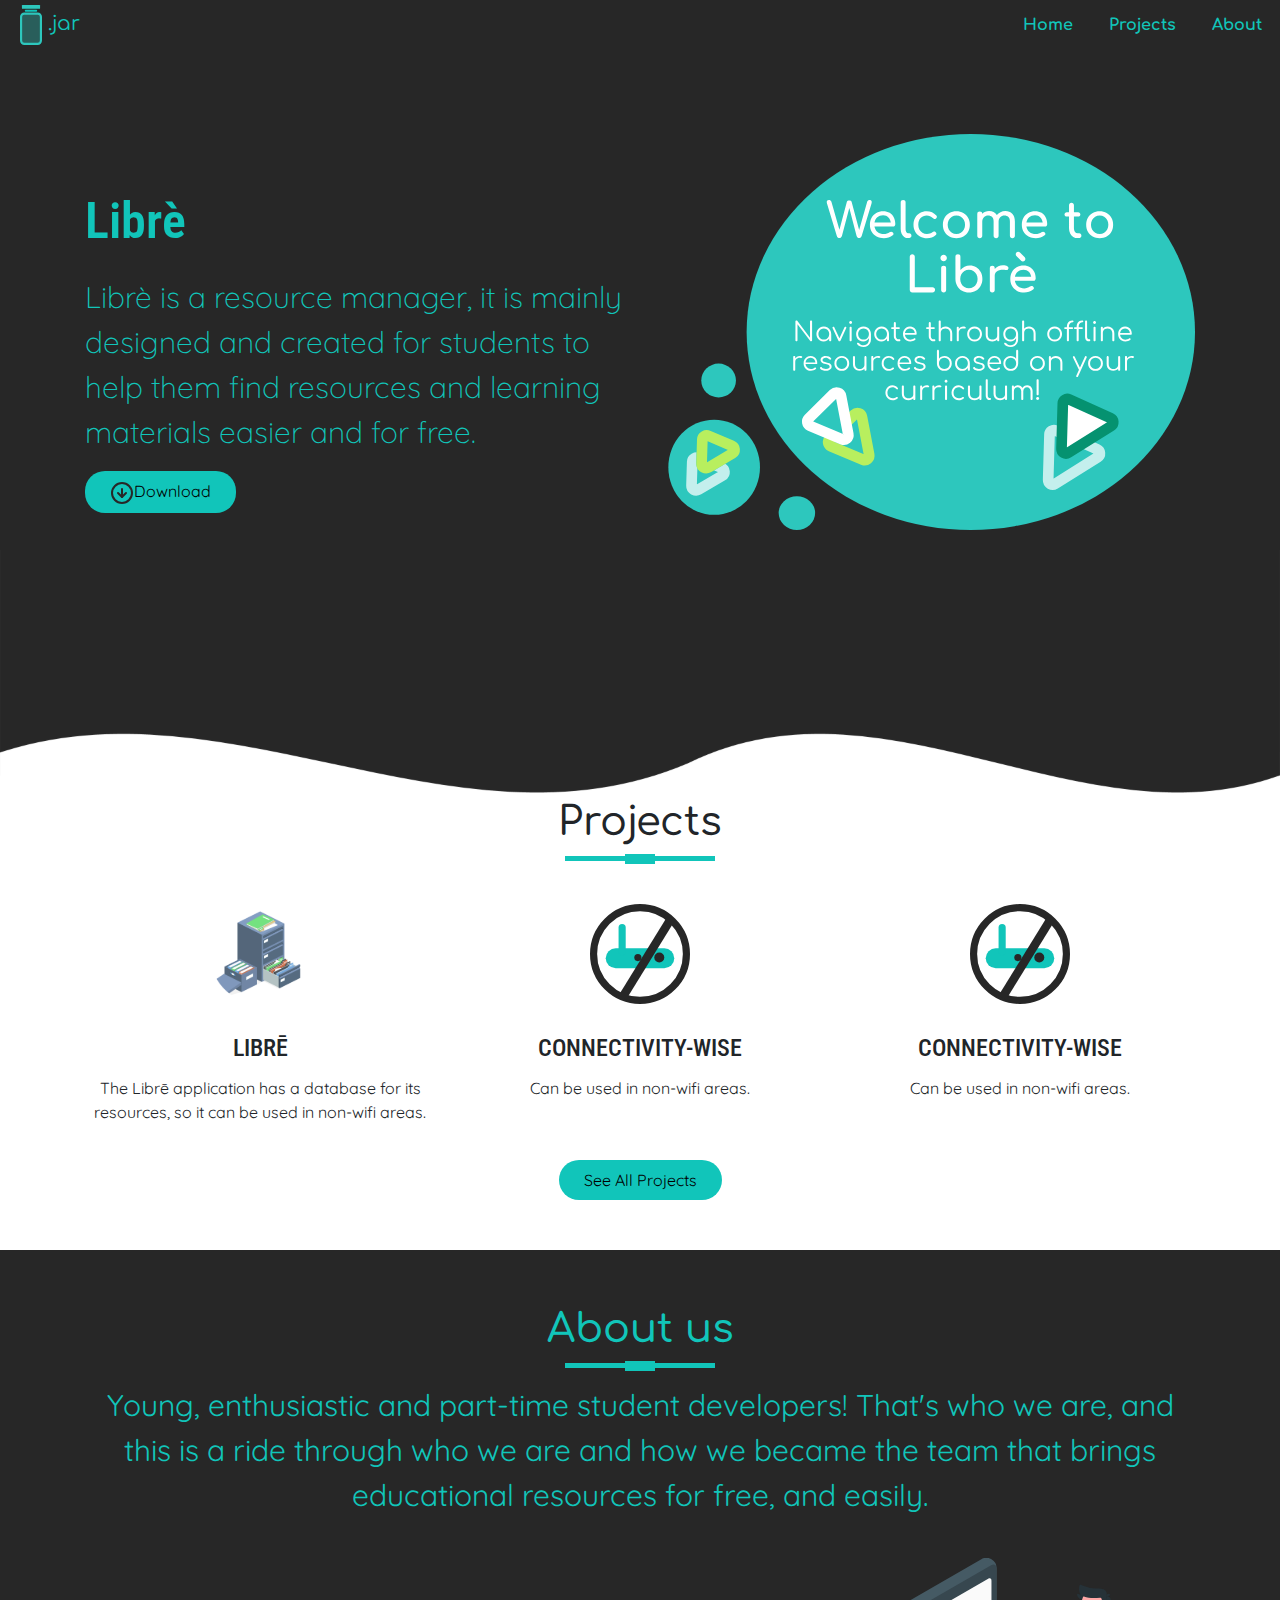
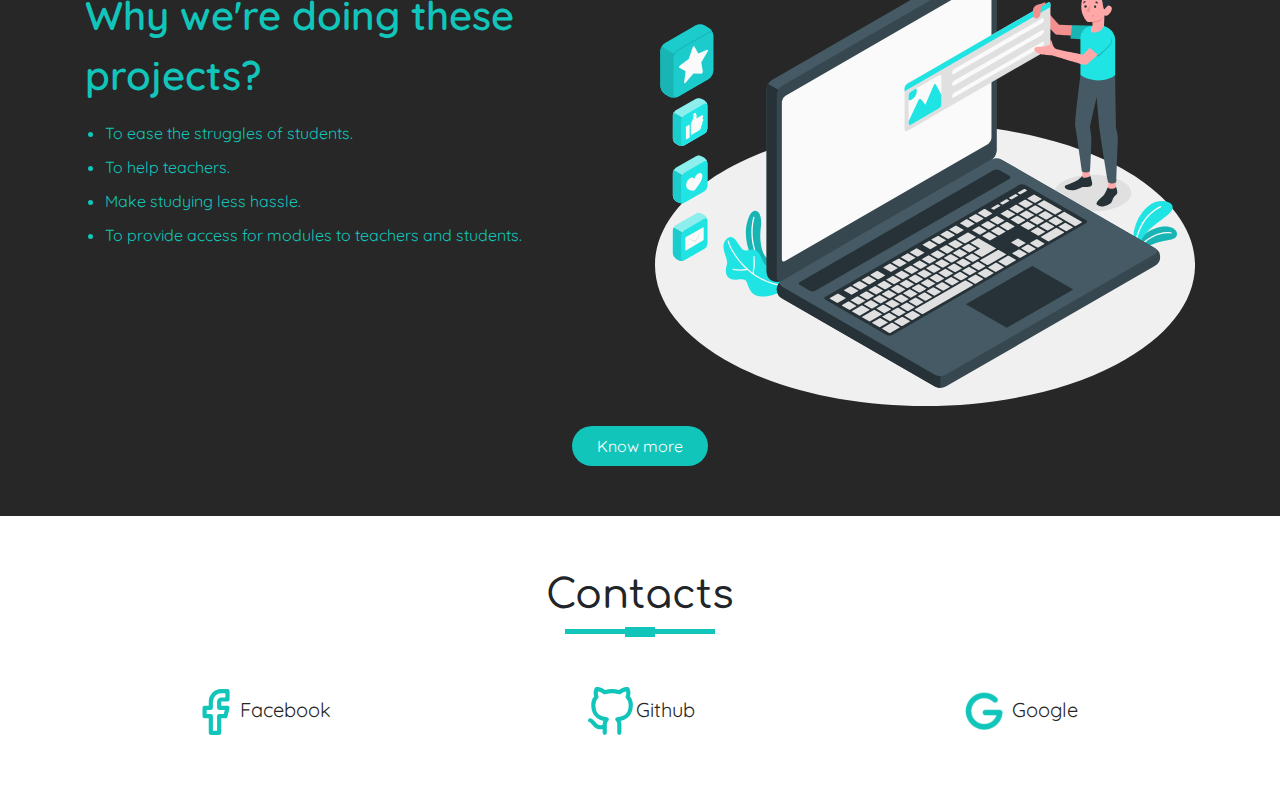
==== index.html @ a1f97537 "Github page test" ====
<!DOCTYPE html>
<html lang="en">

<head>
  <meta charset="UTF-8">
  <meta name="viewport" content="width=device-width, initial-scale=1.0">
  <link rel="stylesheet" href="css/(hp)style.css">
  <link href="https://fonts.googleapis.com/css2?family=Abel&family=Quicksand:wght@300;400&display=swap" rel="stylesheet">
  <link href="https://fonts.googleapis.com/css2?family=Open+Sans:ital,wght@0,300;1,300&display=swap" rel="stylesheet">
  <link href="https://fonts.googleapis.com/css2?family=Roboto+Condensed:wght@700&display=swap" rel="stylesheet">
  <link href="https://fonts.googleapis.com/css2?family=Comfortaa:wght@300&display=swap" rel="stylesheet">
  <link rel="stylesheet" href="https://stackpath.bootstrapcdn.com/bootstrap/4.5.2/css/bootstrap.min.css">
  <script src="https://code.jquery.com/jquery-3.5.1.slim.min.js"></script>
  <script src="https://stackpath.bootstrapcdn.com/bootstrap/4.5.2/js/bootstrap.min.js"></script>
  <link rel="stylesheet" href="https://stackpath.bootstrapcdn.com/font-awesome/4.7.0/css/font-awesome.min.css">

  <title>Librē</title>
</head>

<body class="body">
  <section id="nav-bar">
    <nav class="navbar navbar-expand-lg navbar-light">
      <a class="navbar-brand" href="#"><img src="images/logo.svg" alt=""> <span class="logo-name">.jar</span></div></a>
      <button class="navbar-toggler" type="button" data-toggle="collapse" data-target="#navbarNav" aria-controls="navbarNav" aria-expanded="false" aria-label="Toggle navigation">
        <svg width="1em" height="1em" viewBox="0 0 16 16" class="bi bi-three-dots" fill="currentColor" xmlns="http://www.w3.org/2000/svg">
          <path fill-rule="evenodd" d="M3 9.5a1.5 1.5 0 1 1 0-3 1.5 1.5 0 0 1 0 3zm5 0a1.5 1.5 0 1 1 0-3 1.5 1.5 0 0 1 0 3zm5 0a1.5 1.5 0 1 1 0-3 1.5 1.5 0 0 1 0 3z" />
        </svg>
      </button>
      <div class="collapse navbar-collapse" id="navbarNav">
        <ul class="navbar-nav ml-auto">
          <li class="nav-item">
            <a class="nav-link" href="(hp)index.html">Home</a>
          </li>
          <li class="nav-item">
            <a class="nav-link" href="(prj)index.html">Projects</a>
          </li>
          <li class="nav-item">
            <a class="nav-link" href="#about-us">About</a>
          </li>
        </ul>
      </div>
    </nav>
  </section>
  <!---banner section-->
  <section id="banner">
    <div class="container">
      <div class="row">
        <div class="col-md-6">
          <p class="name">Librè</p>
          <p class="desc">Librè is a resource manager, it is mainly designed and created for students
            to help them find resources and learning materials easier and for free.
          </p>
          <button class="btn-download" type="button"><img src="images/arrow-down-circle.svg" class="download-btn">Download</button>
        </div>
        <div class="col-md-6 text-center">
          <img src="images/Group 11.svg" class="img-fluid">

        </div>
      </div>
    </div>


  </section>
  <img src="images/wave 1.svg" class="bottom-img">
  <!----contents--->
  <section id="projects">
    <div class="container text-center">
      <h1 class="title">Projects</h1>
      <div class="row text-center">
        <div class="col-md-4 projects">
          <img src="images/circle-cropped (2).svg" class="connectivity-img">
          <h4>Librē</h4>
          <p>The Librē application has a database for its resources, so it can be used in non-wifi areas.</p>
        </div>
        <div class="col-md-4 projects">
          <img src="images/Group 15.svg" class="connectivity-img">
          <h4>Connectivity-wise</h4>
          <p>Can be used in non-wifi areas.</p>
        </div>
        <div class="col-md-4 projects">
          <img src="images/Group 15.svg" class="connectivity-img">
          <h4>Connectivity-wise</h4>
          <p>Can be used in non-wifi areas.</p>
        </div>
        <span id="more">
          <div class="col-md-4 projects">
            <img src="images/circle-cropped (2).svg" class="connectivity-img">
            <h4>Librē</h4>
            <p>The Librē application has a database for its resources, so it can be used in non-wifi areas.</p>
          </div>
          <div class="col-md-4 projects">
            <img src="images/Group 15.svg" class="connectivity-img">
            <h4>Connectivity-wise</h4>
            <p>Can be used in non-wifi areas.</p>
          </div>
          <div class="col-md-4 projects">
            <img src="images/Group 15.svg" class="connectivity-img">
            <h4>Connectivity-wise</h4>
            <p>Can be used in non-wifi areas.</p>
          </div>
        </span>

      </div>
      <button type="button" id="btn" onclick="read()">See All Projects</button>



    </div>

    </div>


  </section>
  <!-----about us---->
  <section id="about-us">
    <div class="container">
      <h1 class="title text-center">About us</h1>
      <p class="abtus text-center">Young, enthusiastic and part-time student developers! That's who we are,
        and this is a ride through who we are and how we became the team that brings educational resources for free, and easily.
      </p>
      <div class="row">
        <div class="col-md-6">
          <p class="about-title">
            Why we're doing these projects?
          <ul>
            <li>To ease the struggles of students.</li>
            <li>To help teachers.</li>
            <li>Make studying less hassle.</li>
            <li>To provide access for modules to teachers and students.</li>
          </ul>

          </p>
        </div>
        <div class="col-md-6">
          <img src="images/Blog post-amico.svg" class="img-fluid">
        </div>

      </div>
      <div class="container text-center"><a href="(abt)index.html"><button class="btn btn-primary" type="button">Know more</button></a></div>

    </div>
  </section>
  <!-------contacts------->
  <section id="contacts">
    <div class="container">
      <h1 class="title text-center">Contacts</h1>
      <div class="row text-center">
        <div class="col-md-4 icons">
          <a href="#" class="links"><img src="images/facebook.svg" alt="" class="icon">Facebook</a>
        </div>
        <div class="col-md-4 icons">
          <a href="#" class="links"><img src="images/github.svg" alt="" class="icon">Github</a>
        </div>
        <div class="col-md-4 icons">
          <a href="#" class="links"><img src="images/gmail 1.svg" alt="" class="icon">Google</a>
        </div>
      </div>
    </div>
  </section>
  <script type="text/javascript">
    let i = 0;

    function read() {
      if (!i) {
        document.getElementById("more").style.display = "flex";
        document.getElementById("btn").innerHTML = "see less";
        i = 1
      } else {
        document.getElementById("more").style.display = "none";
        document.getElementById("btn").innerHTML = "See All Projects";
        i = 0;
      }
    }
  </script>
</body>

</html>
---- css/(hp)style.css ----
*
{
    margin: 0;
    padding: 0;
}
.body {
    font-family: "Quicksand";
    
}
/* nav bar*/
#nav-bar {
    /*
    display : flex;
    justify-content: space-between;
    align-items: flex-start;
    flex-wrap:  = nowrap;
*/
    position: sticky;
    top: 0;
    z-index: 10;
}
.navbar  {
    background-color: #272727;
    padding: 0 !important;
    font-family: "Comfortaa", cursive;
}
.navbar-brand img {
    height: 40px;
    padding-left: 20px;
}
.navbar-nav li {
    padding: 0 10px;
}
.navbar-nav li a {
    color: #11C5BA !important;
    font-weight: 700;
    float: right;
    text-align: left;
}
.navbar-toggler svg {
    font-size: 20px !important;
    color: #11C5BA;
    
}
.navbar-toggler {
    border: none !important;
}
.logo-name {
    color: #11C5BA;
    font-family: 'Comfortaa', cursive;
}
/* banner section*/

#banner {
    padding-top: 5%;
    background-color: #272727;
    color: #ffffff;
    
}
.name {
    font-size: 50px;
    font-weight: 600;
    margin-top: 50px;
    color: #11C5BA;
    font-family: "Roboto Condensed",serif;
}
.desc {
    font-size: 30px;
    color: #11C5BA;
    font-family: "Quicksand",serif;
    font-weight: 300;
}
.col-md-6 {
    margin-bottom: 20px ;
    margin-top: 20px;
}
.bottom-img {
    width: 100%;
}
.btn-download {
    box-shadow: none;
    padding: 8px 25px;
    border: none;
    border-radius: 20px;
    background-color: #11C5BA;
}
#banner a {
    color: #11C5BA;
    text-decoration: none;
}
/*contents*/
#projects {
    padding-top: 80px 0;

}
.connectivity-img {
    width: 100px;
    margin-top: 20px;
}
.projects {
    padding: 20px;
}
.title {
    font-family: "Comfortaa";
}
.projects h4 {
    font-family: "Roboto Condensed";
    padding: 5px;
    margin-top: 25px;
    text-transform: uppercase;
}
.projects p {
    font-family: "Quicksand";
}
.title::before {
    content: '';
    background: #11C5BA;
    height: 5px;
    width: 150px;
    margin-left: auto;
    margin-right: auto;
    display: block;
    transform: translateY(63px);
}
.title::after {
    content: '';
    background: #11C5BA;
    height: 10px;
    width: 30px;
    margin-left: auto;
    margin-right: auto;
    display: block;
    transform: translateY(8px);
}
#projects .btn-primary {
    box-shadow: none;
    padding: 8px 25px;
    border: none;
    border-radius: 20px;
    background-color: #11C5BA;
}
#btn {
    box-shadow: none;
    padding: 8px 25px;
    border: none;
    border-radius: 20px;
    background-color: #11C5BA;
}
#more {
    display: none;
}

/*ABOUT US*/
#about-us {
    background: #272727;
    padding-bottom: 50px;
    padding-top: 50px;
    margin-top: 50px;
}
#about-us h1 {
    color: #11C5BA;
    font-family: "Comfortaa";
}
.abtus {
    font-family: "Quicksand";
    color: #11C5BA;
    font-size: 30px;
    margin: 20px 0;
}
.about-title {
    font-size: 40px;
    font-weight: 600;
    margin-top: 5%;
    color: #11C5BA;
}
#about-us ul li {
    margin: 10px 0;
    color: #11C5BA;
    font-family: "Quicksand";
}
#about-us ul {
    margin-left: 20px;
}
#about-us .btn-primary {
    box-shadow: none;
    padding: 8px 25px;
    border: none;
    border-radius: 20px;
    background-color: #11C5BA;
   
}
/*contacts*/
#contacts {
    padding-bottom: 50px;
    padding-top: 50px;
    
}
.icons {
    margin-top: 50px;
}
.icon {
    width: 50px;
    margin-top: 0px;
    
}
#contacts a {
    
    font-family: "Quicksand";
    font-size: 20px;
    text-decoration: none;
    color: #272727;
}
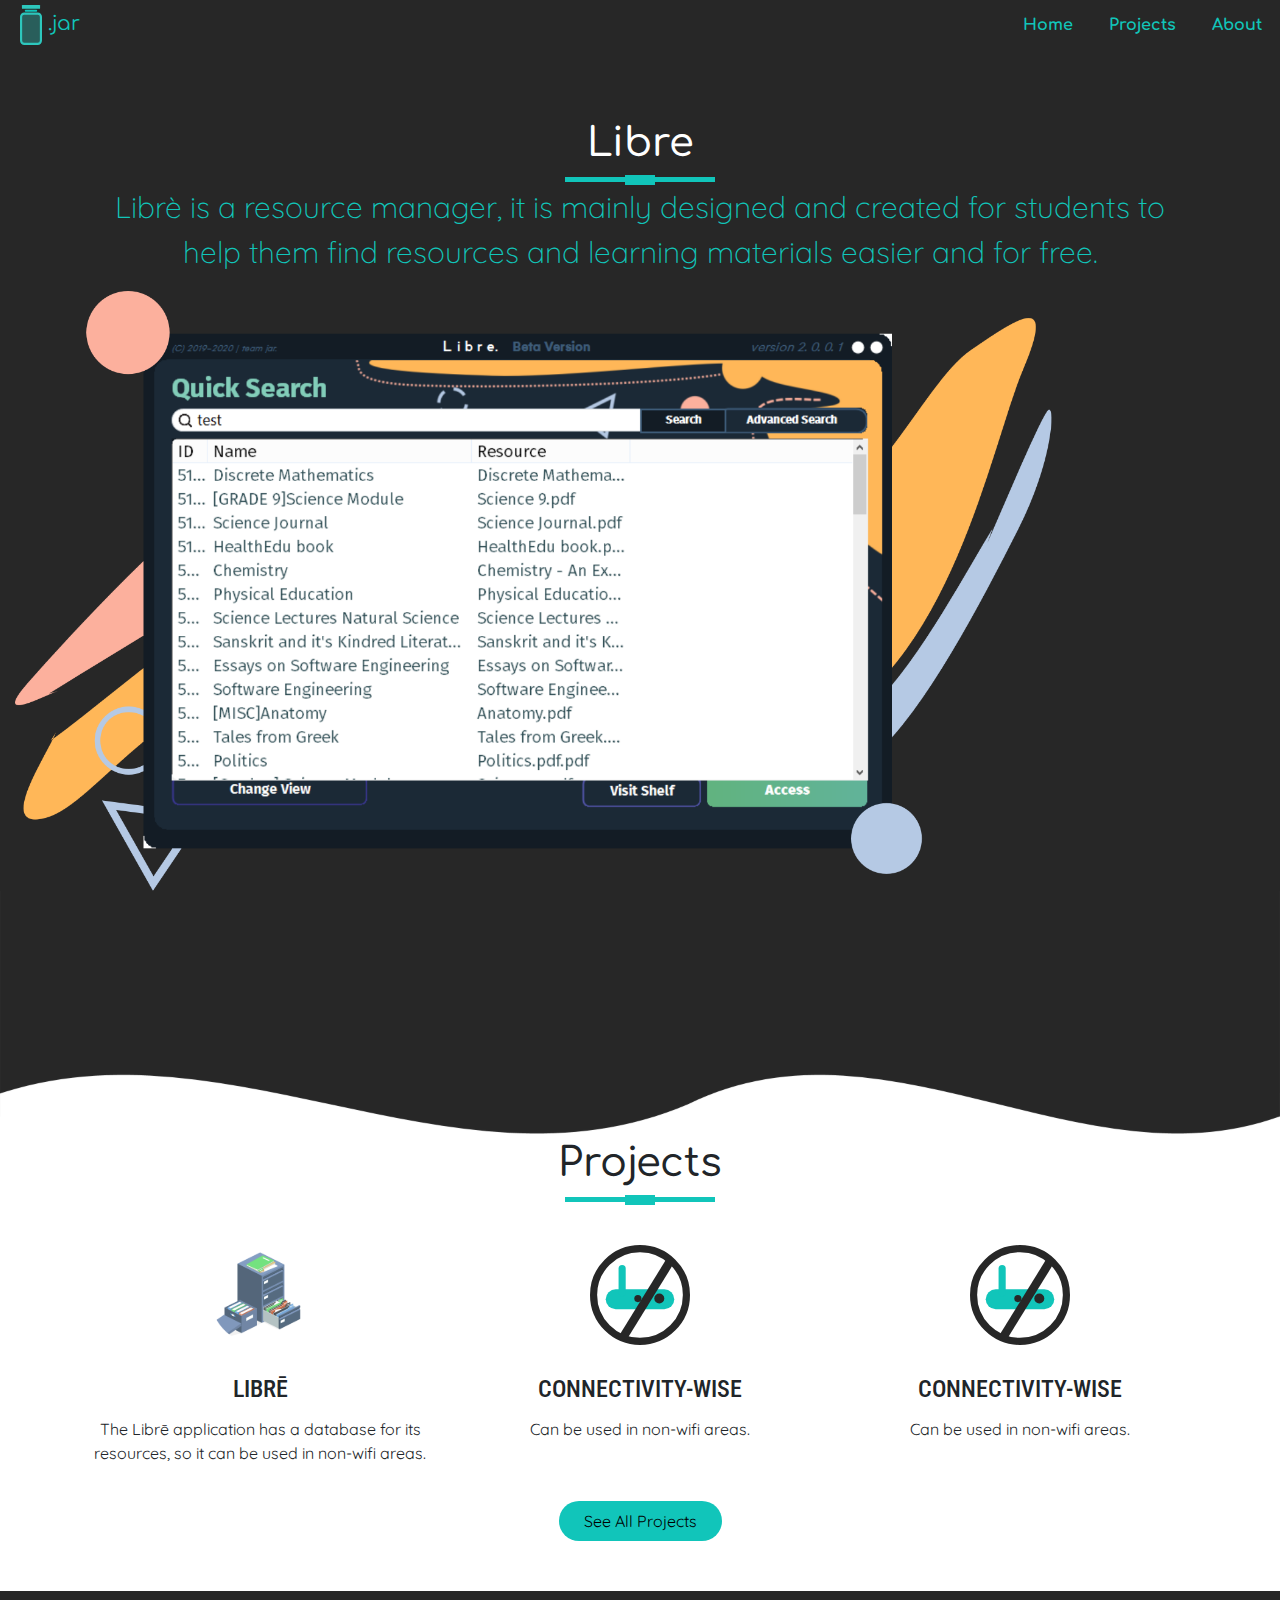
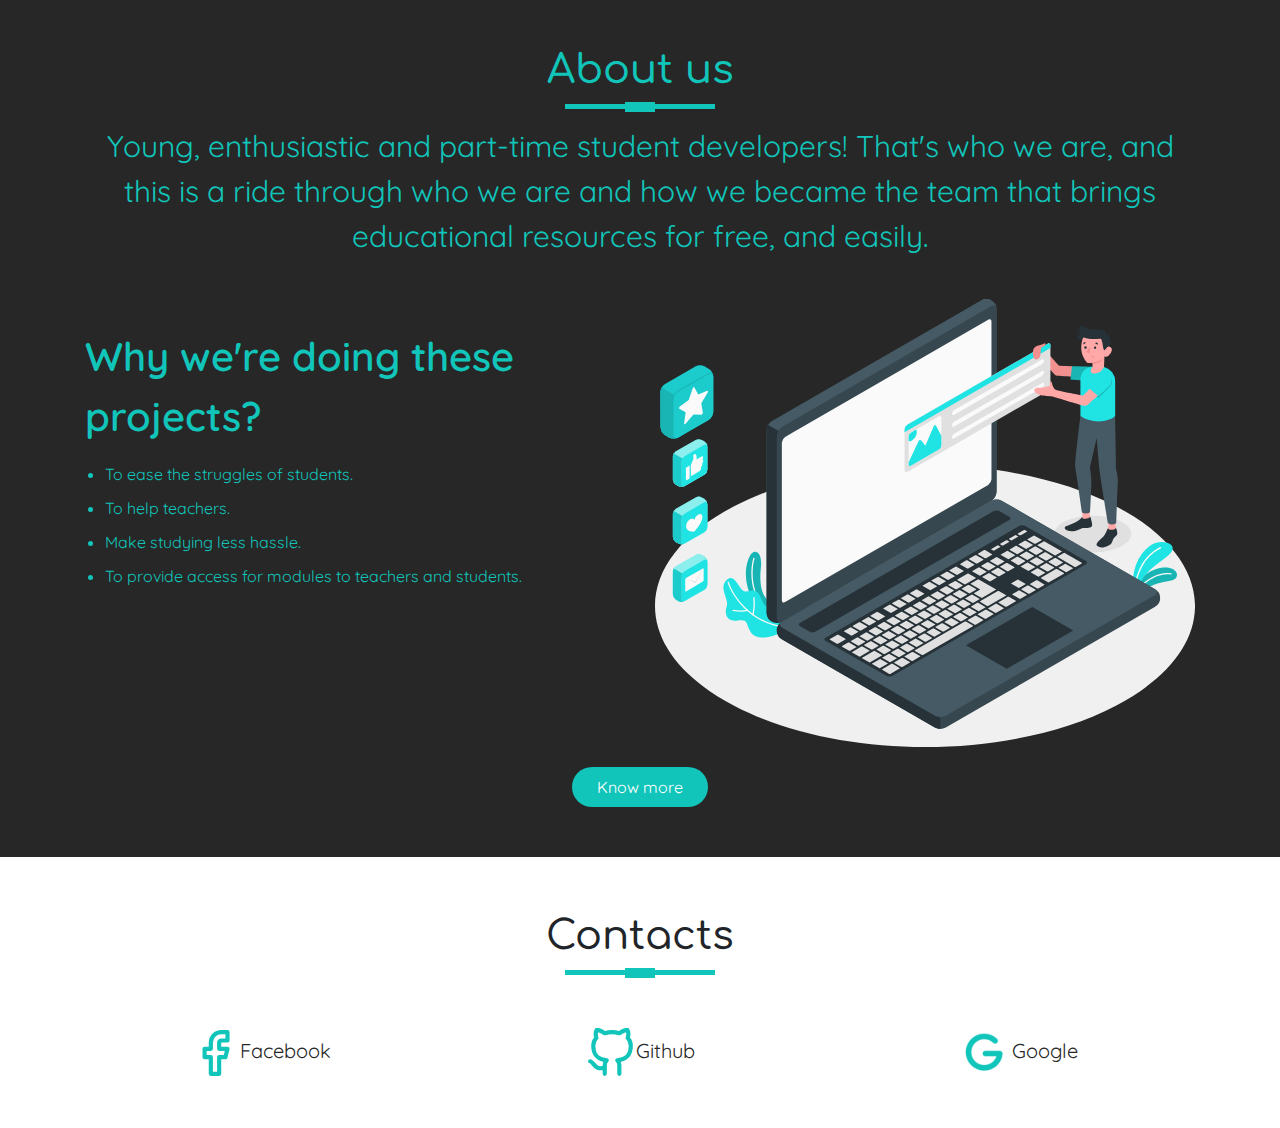
==== commit 0ae56c7a: "Merge pull request #6 from the-navigator/gh-page" ====
--- a/index.html
+++ b/index.html
@@ -42,24 +42,17 @@
     </nav>
   </section>
   <!---banner section-->
+
   <section id="banner">
     <div class="container">
-      <div class="row">
-        <div class="col-md-6">
-          <p class="name">Librè</p>
-          <p class="desc">Librè is a resource manager, it is mainly designed and created for students
+        <h1 class="title text-center">Libre</h1>
+          <p class="desc text-center">Librè is a resource manager, it is mainly designed and created for students
             to help them find resources and learning materials easier and for free.
           </p>
-          <button class="btn-download" type="button"><img src="images/arrow-down-circle.svg" class="download-btn">Download</button>
         </div>
-        <div class="col-md-6 text-center">
-          <img src="images/Group 11.svg" class="img-fluid">
-
-        </div>
+      <div class="col-md-10">
+          <img align = "middle" src="images/_index_Libre.png" class="img-fluid">
       </div>
-    </div>
-
-
   </section>
   <img src="images/wave 1.svg" class="bottom-img">
   <!----contents--->
--- a/css/(hp)style.css
+++ b/css/(hp)style.css
@@ -4,6 +4,8 @@
     margin: 0;
     padding: 0;
 }
+
+
 .body {
     font-family: "Quicksand";
     
@@ -51,6 +53,12 @@
     font-family: 'Comfortaa', cursive;
 }
 /* banner section*/
+.center {
+  display: block;
+  margin-left: auto;
+  margin-right: auto;
+  width: 50%;
+}
 
 #banner {
     padding-top: 5%;
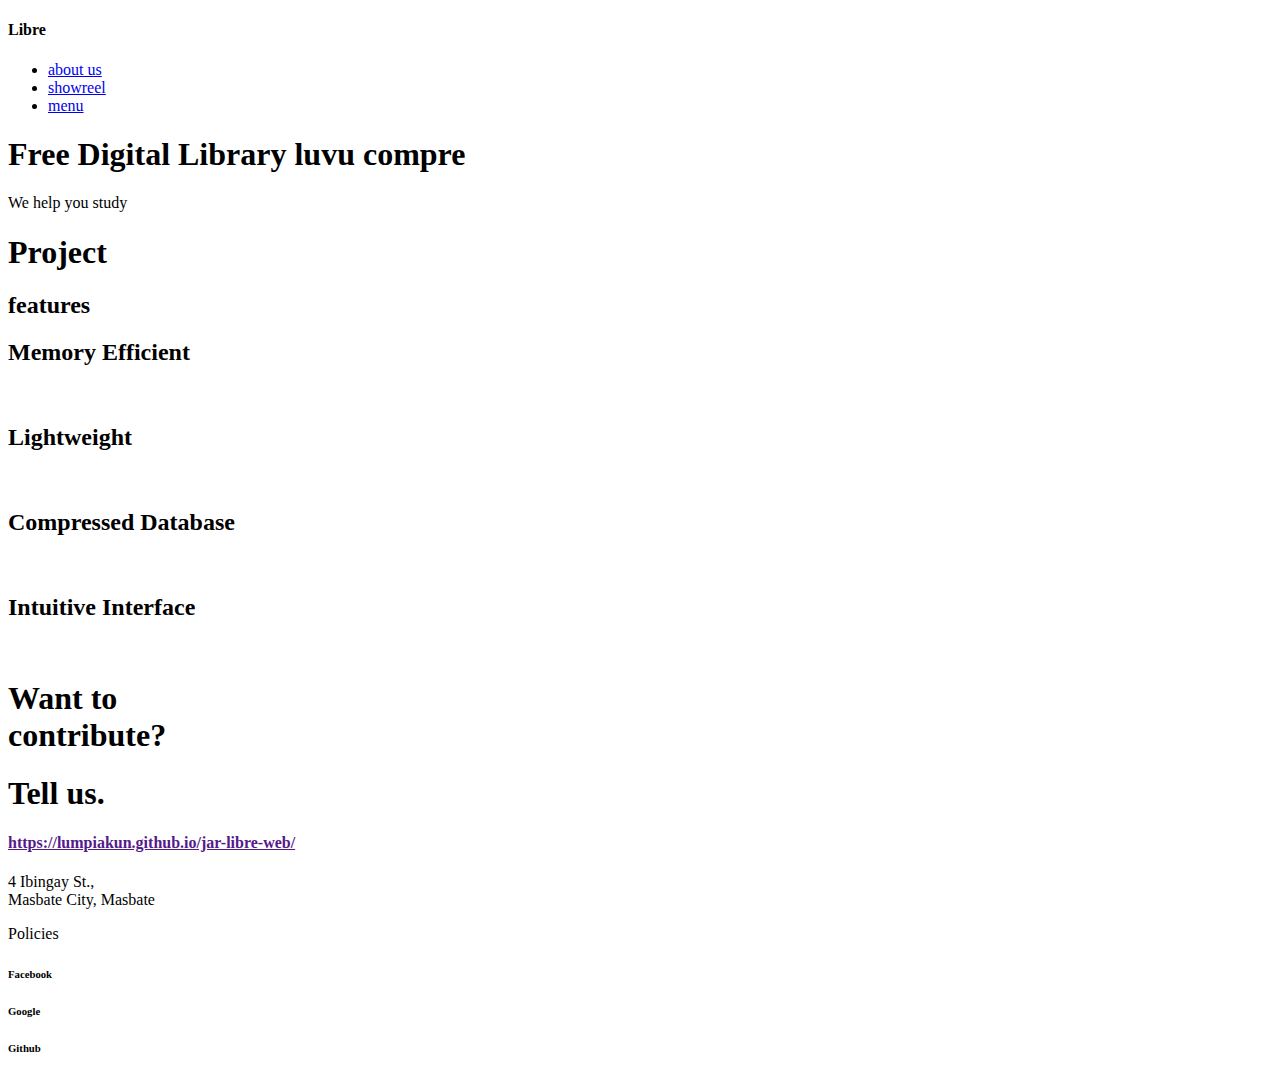
==== commit 98d2ddf3: "luvluv" ====
--- a/index.html
+++ b/index.html
@@ -1,170 +1,121 @@
 <!DOCTYPE html>
 <html lang="en">
-
 <head>
   <meta charset="UTF-8">
   <meta name="viewport" content="width=device-width, initial-scale=1.0">
-  <link rel="stylesheet" href="css/(hp)style.css">
-  <link href="https://fonts.googleapis.com/css2?family=Abel&family=Quicksand:wght@300;400&display=swap" rel="stylesheet">
-  <link href="https://fonts.googleapis.com/css2?family=Open+Sans:ital,wght@0,300;1,300&display=swap" rel="stylesheet">
-  <link href="https://fonts.googleapis.com/css2?family=Roboto+Condensed:wght@700&display=swap" rel="stylesheet">
-  <link href="https://fonts.googleapis.com/css2?family=Comfortaa:wght@300&display=swap" rel="stylesheet">
-  <link rel="stylesheet" href="https://stackpath.bootstrapcdn.com/bootstrap/4.5.2/css/bootstrap.min.css">
-  <script src="https://code.jquery.com/jquery-3.5.1.slim.min.js"></script>
-  <script src="https://stackpath.bootstrapcdn.com/bootstrap/4.5.2/js/bootstrap.min.js"></script>
-  <link rel="stylesheet" href="https://stackpath.bootstrapcdn.com/font-awesome/4.7.0/css/font-awesome.min.css">
+  
+  <link href="https://fonts.googleapis.com/css2?family=Baloo+Tammudu+2:wght@500;600;700&family=Comfortaa:wght@500;700&family=Montserrat:ital,wght@0,400;0,500;1,500&family=Quicksand:wght@600;700&display=swap" rel="stylesheet">
+  <link rel="stylesheet" href="test.css">
+  <title>Document</title>
+</head>
+<body>
+  <!----------------navbar------------->
+  <section id="nav">
+    <nav>
+      <div class="logo">
+        <h4>
+          Libre
+        </h4>
+      </div>
+      <ul class="nav-links">
+        <li>
+          <a href="#">about us</a>
+        </li>
 
-  <title>Librē</title>
-</head>
+        <li>
+          <a href="#">showreel</a>
+        </li>
 
-<body class="body">
-  <section id="nav-bar">
-    <nav class="navbar navbar-expand-lg navbar-light">
-      <a class="navbar-brand" href="#"><img src="images/logo.svg" alt=""> <span class="logo-name">.jar</span></div></a>
-      <button class="navbar-toggler" type="button" data-toggle="collapse" data-target="#navbarNav" aria-controls="navbarNav" aria-expanded="false" aria-label="Toggle navigation">
-        <svg width="1em" height="1em" viewBox="0 0 16 16" class="bi bi-three-dots" fill="currentColor" xmlns="http://www.w3.org/2000/svg">
-          <path fill-rule="evenodd" d="M3 9.5a1.5 1.5 0 1 1 0-3 1.5 1.5 0 0 1 0 3zm5 0a1.5 1.5 0 1 1 0-3 1.5 1.5 0 0 1 0 3zm5 0a1.5 1.5 0 1 1 0-3 1.5 1.5 0 0 1 0 3z" />
-        </svg>
-      </button>
-      <div class="collapse navbar-collapse" id="navbarNav">
-        <ul class="navbar-nav ml-auto">
-          <li class="nav-item">
-            <a class="nav-link" href="(hp)index.html">Home</a>
-          </li>
-          <li class="nav-item">
-            <a class="nav-link" href="(prj)index.html">Projects</a>
-          </li>
-          <li class="nav-item">
-            <a class="nav-link" href="#about-us">About</a>
-          </li>
-        </ul>
+        <li>
+          <a href="#">menu</a>
+        </li>
+
+      </ul>
+      <div class="burger">
+        <div class="line1"></div>
+        <div class="line2"></div>
+        <div class="line3"></div>
       </div>
     </nav>
   </section>
-  <!---banner section-->
 
-  <section id="banner">
-    <div class="container">
-        <h1 class="title text-center">Libre</h1>
-          <p class="desc text-center">Librè is a resource manager, it is mainly designed and created for students
-            to help them find resources and learning materials easier and for free.
-          </p>
-        </div>
-      <div class="col-md-10">
-          <img align = "middle" src="images/_index_Libre.png" class="img-fluid">
+  <!--------------------banner section----------------->
+  <header>
+    <h1>Free Digital Library luvu compre</h1>
+    <p>We help you study</p>
+  </header>
+
+  <!-----------------------contents------------------------->
+  <section class="features">
+    <div class="prj-features">
+      <h1>Project</h1>
+      <h2>features</h2>
+    </div>
+    <div class="feats">
+      <div>
+        <h2>Memory Efficient</h2>
+        <p></p>
+        <img src="" alt="">
       </div>
+      <div> 
+        <h2>Lightweight</h2>
+        <p></p>
+        <img src="" alt="">
+      </div>
+      <div>
+        <h2>Compressed Database</h2>
+        <p></p>
+        <img src="" alt="">
+      </div>
+      <div>
+        <h2>Intuitive Interface</h2>
+        <p></p>
+        <img src="" alt="">
+      </div>
+    </div>
+
   </section>
-  <img src="images/wave 1.svg" class="bottom-img">
-  <!----contents--->
-  <section id="projects">
-    <div class="container text-center">
-      <h1 class="title">Projects</h1>
-      <div class="row text-center">
-        <div class="col-md-4 projects">
-          <img src="images/circle-cropped (2).svg" class="connectivity-img">
-          <h4>Librē</h4>
-          <p>The Librē application has a database for its resources, so it can be used in non-wifi areas.</p>
-        </div>
-        <div class="col-md-4 projects">
-          <img src="images/Group 15.svg" class="connectivity-img">
-          <h4>Connectivity-wise</h4>
-          <p>Can be used in non-wifi areas.</p>
-        </div>
-        <div class="col-md-4 projects">
-          <img src="images/Group 15.svg" class="connectivity-img">
-          <h4>Connectivity-wise</h4>
-          <p>Can be used in non-wifi areas.</p>
-        </div>
-        <span id="more">
-          <div class="col-md-4 projects">
-            <img src="images/circle-cropped (2).svg" class="connectivity-img">
-            <h4>Librē</h4>
-            <p>The Librē application has a database for its resources, so it can be used in non-wifi areas.</p>
-          </div>
-          <div class="col-md-4 projects">
-            <img src="images/Group 15.svg" class="connectivity-img">
-            <h4>Connectivity-wise</h4>
-            <p>Can be used in non-wifi areas.</p>
-          </div>
-          <div class="col-md-4 projects">
-            <img src="images/Group 15.svg" class="connectivity-img">
-            <h4>Connectivity-wise</h4>
-            <p>Can be used in non-wifi areas.</p>
-          </div>
-        </span>
+  <!-------------------------contacts------------------------->
+  <footer>
+    <div class="title">
+      <h1>Want to <br> 
+        contribute?</h1>
+      <h1>Tell us. <span class="underline"></span></h1>
+    </div>
+    <div class="info">
+      <a href=""><h4>https://lumpiakun.github.io/jar-libre-web/</h4></a>
+      <p>4 Ibingay St., <br> Masbate City, Masbate</p>
+      <p>Policies </p>
+    </div>
+    <div class="socmed">
+      <h6>Facebook</h6>
+      <h6>Google</h6>
+      <h6>Github</h6>
+    </div>
 
-      </div>
-      <button type="button" id="btn" onclick="read()">See All Projects</button>
+  </footer>
+  <!------------------script-->
+  <script src="main.js"></script>
+  <script src="https://cdnjs.cloudflare.com/ajax/libs/ScrollMagic/2.0.7/ScrollMagic.min.js" integrity="sha512-HzAEuXwhLxwm/Jj+5ecdjzrRVrjuh2ZeIxyT1Ln37TO5pWNMnKBuU7cfd1wvRQ/k86w1oC174Yk1T7aRlBpIcA==" crossorigin="anonymous"></script>
+  <script src="https://cdnjs.cloudflare.com/ajax/libs/ScrollMagic/2.0.7/plugins/debug.addIndicators.min.js" integrity="sha512-Ey+nIg+Ue8gUAaCNjR1KHR8nwDjWn9QXoQbynR/X+V66s6u1oqynnuRQ8zSgg5f5gBNb2Bzsu1pItCi3sPkbfA==" crossorigin="anonymous"></script>
+  <script>
+    function splitScroll(){
+    const controller = new ScrollMagic.Controller();
+    
+    new ScrollMagic.Scene ({
+      duration: '325%', 
+      triggerElement:'.prj-features',
+      triggerHook: '.feats div:nth-child(1)'
+        
+    })
+    .setPin('.prj-features')
+    .addTo(controller);
+    }
+    splitScroll();
+  </script>
 
 
 
-    </div>
 
-    </div>
-
-
-  </section>
-  <!-----about us---->
-  <section id="about-us">
-    <div class="container">
-      <h1 class="title text-center">About us</h1>
-      <p class="abtus text-center">Young, enthusiastic and part-time student developers! That's who we are,
-        and this is a ride through who we are and how we became the team that brings educational resources for free, and easily.
-      </p>
-      <div class="row">
-        <div class="col-md-6">
-          <p class="about-title">
-            Why we're doing these projects?
-          <ul>
-            <li>To ease the struggles of students.</li>
-            <li>To help teachers.</li>
-            <li>Make studying less hassle.</li>
-            <li>To provide access for modules to teachers and students.</li>
-          </ul>
-
-          </p>
-        </div>
-        <div class="col-md-6">
-          <img src="images/Blog post-amico.svg" class="img-fluid">
-        </div>
-
-      </div>
-      <div class="container text-center"><a href="(abt)index.html"><button class="btn btn-primary" type="button">Know more</button></a></div>
-
-    </div>
-  </section>
-  <!-------contacts------->
-  <section id="contacts">
-    <div class="container">
-      <h1 class="title text-center">Contacts</h1>
-      <div class="row text-center">
-        <div class="col-md-4 icons">
-          <a href="#" class="links"><img src="images/facebook.svg" alt="" class="icon">Facebook</a>
-        </div>
-        <div class="col-md-4 icons">
-          <a href="#" class="links"><img src="images/github.svg" alt="" class="icon">Github</a>
-        </div>
-        <div class="col-md-4 icons">
-          <a href="#" class="links"><img src="images/gmail 1.svg" alt="" class="icon">Google</a>
-        </div>
-      </div>
-    </div>
-  </section>
-  <script type="text/javascript">
-    let i = 0;
-
-    function read() {
-      if (!i) {
-        document.getElementById("more").style.display = "flex";
-        document.getElementById("btn").innerHTML = "see less";
-        i = 1
-      } else {
-        document.getElementById("more").style.display = "none";
-        document.getElementById("btn").innerHTML = "See All Projects";
-        i = 0;
-      }
-    }
-  </script>
 </body>
-
-</html>
+</html>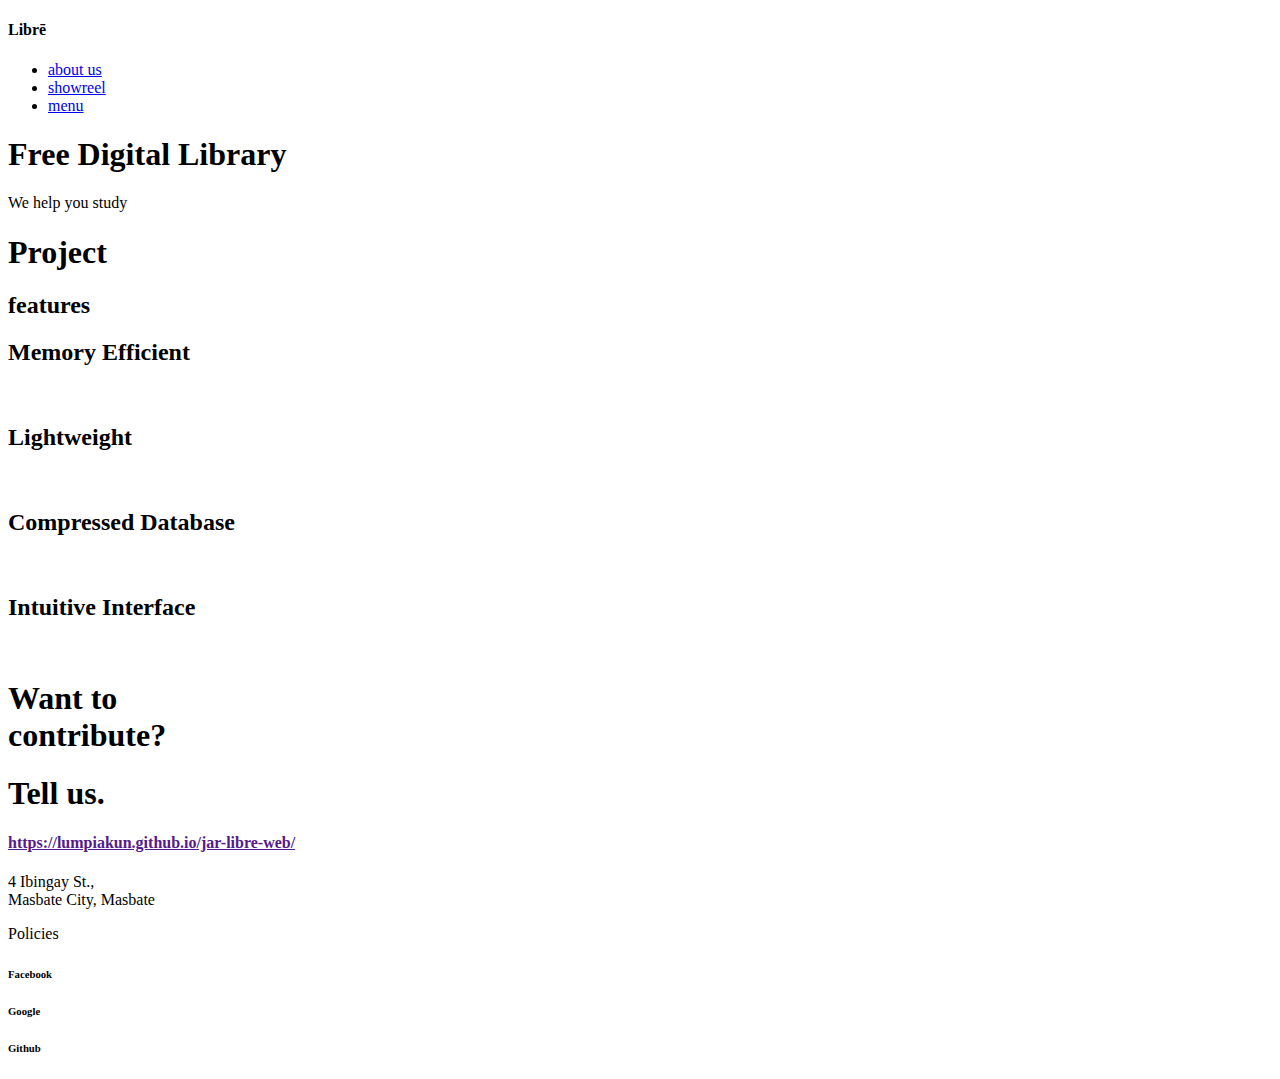
==== commit e1abe118: "asd" ====
--- a/index.html
+++ b/index.html
@@ -6,7 +6,7 @@
   
   <link href="https://fonts.googleapis.com/css2?family=Baloo+Tammudu+2:wght@500;600;700&family=Comfortaa:wght@500;700&family=Montserrat:ital,wght@0,400;0,500;1,500&family=Quicksand:wght@600;700&display=swap" rel="stylesheet">
   <link rel="stylesheet" href="test.css">
-  <title>Document</title>
+  <title>Librē - Free Digital Library</title>
 </head>
 <body>
   <!----------------navbar------------->
@@ -14,7 +14,7 @@
     <nav>
       <div class="logo">
         <h4>
-          Libre
+          Librē
         </h4>
       </div>
       <ul class="nav-links">
@@ -41,7 +41,7 @@
 
   <!--------------------banner section----------------->
   <header>
-    <h1>Free Digital Library luvu compre</h1>
+    <h1>Free Digital Library</h1>
     <p>We help you study</p>
   </header>
 
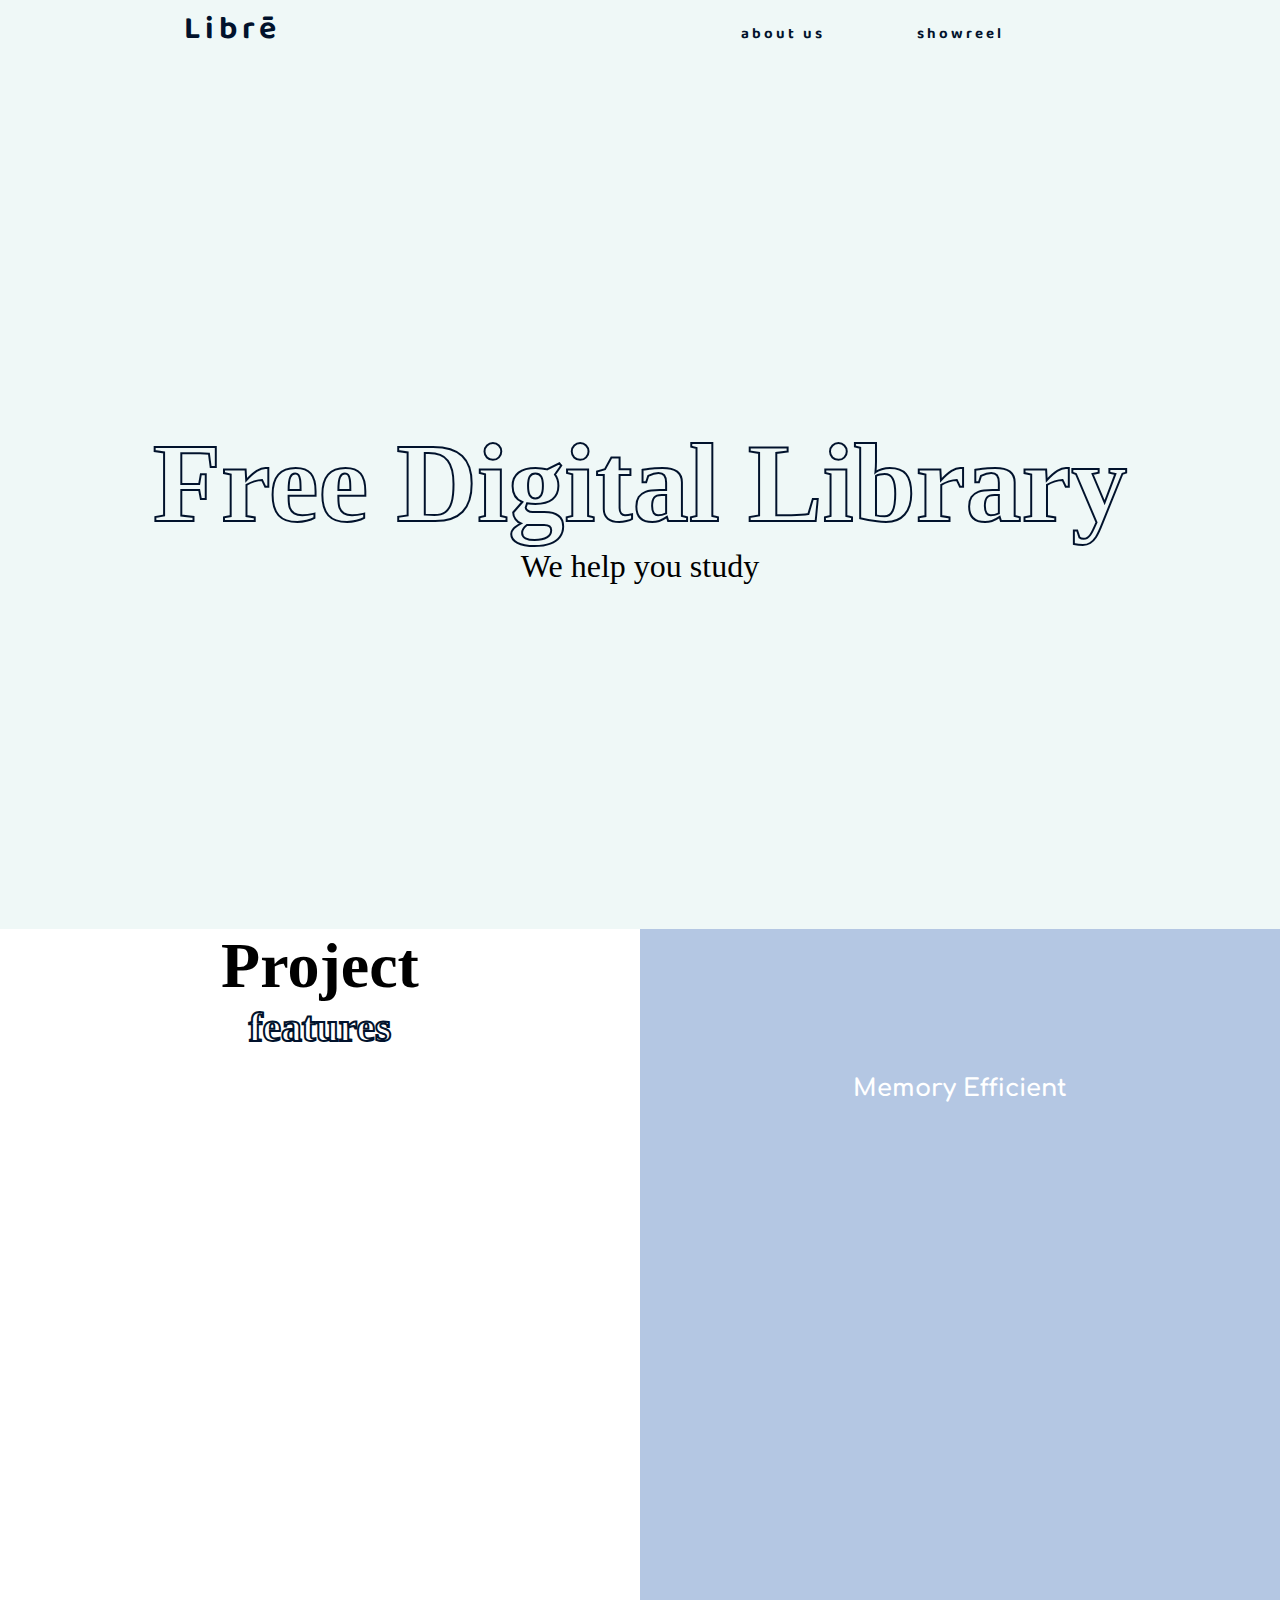
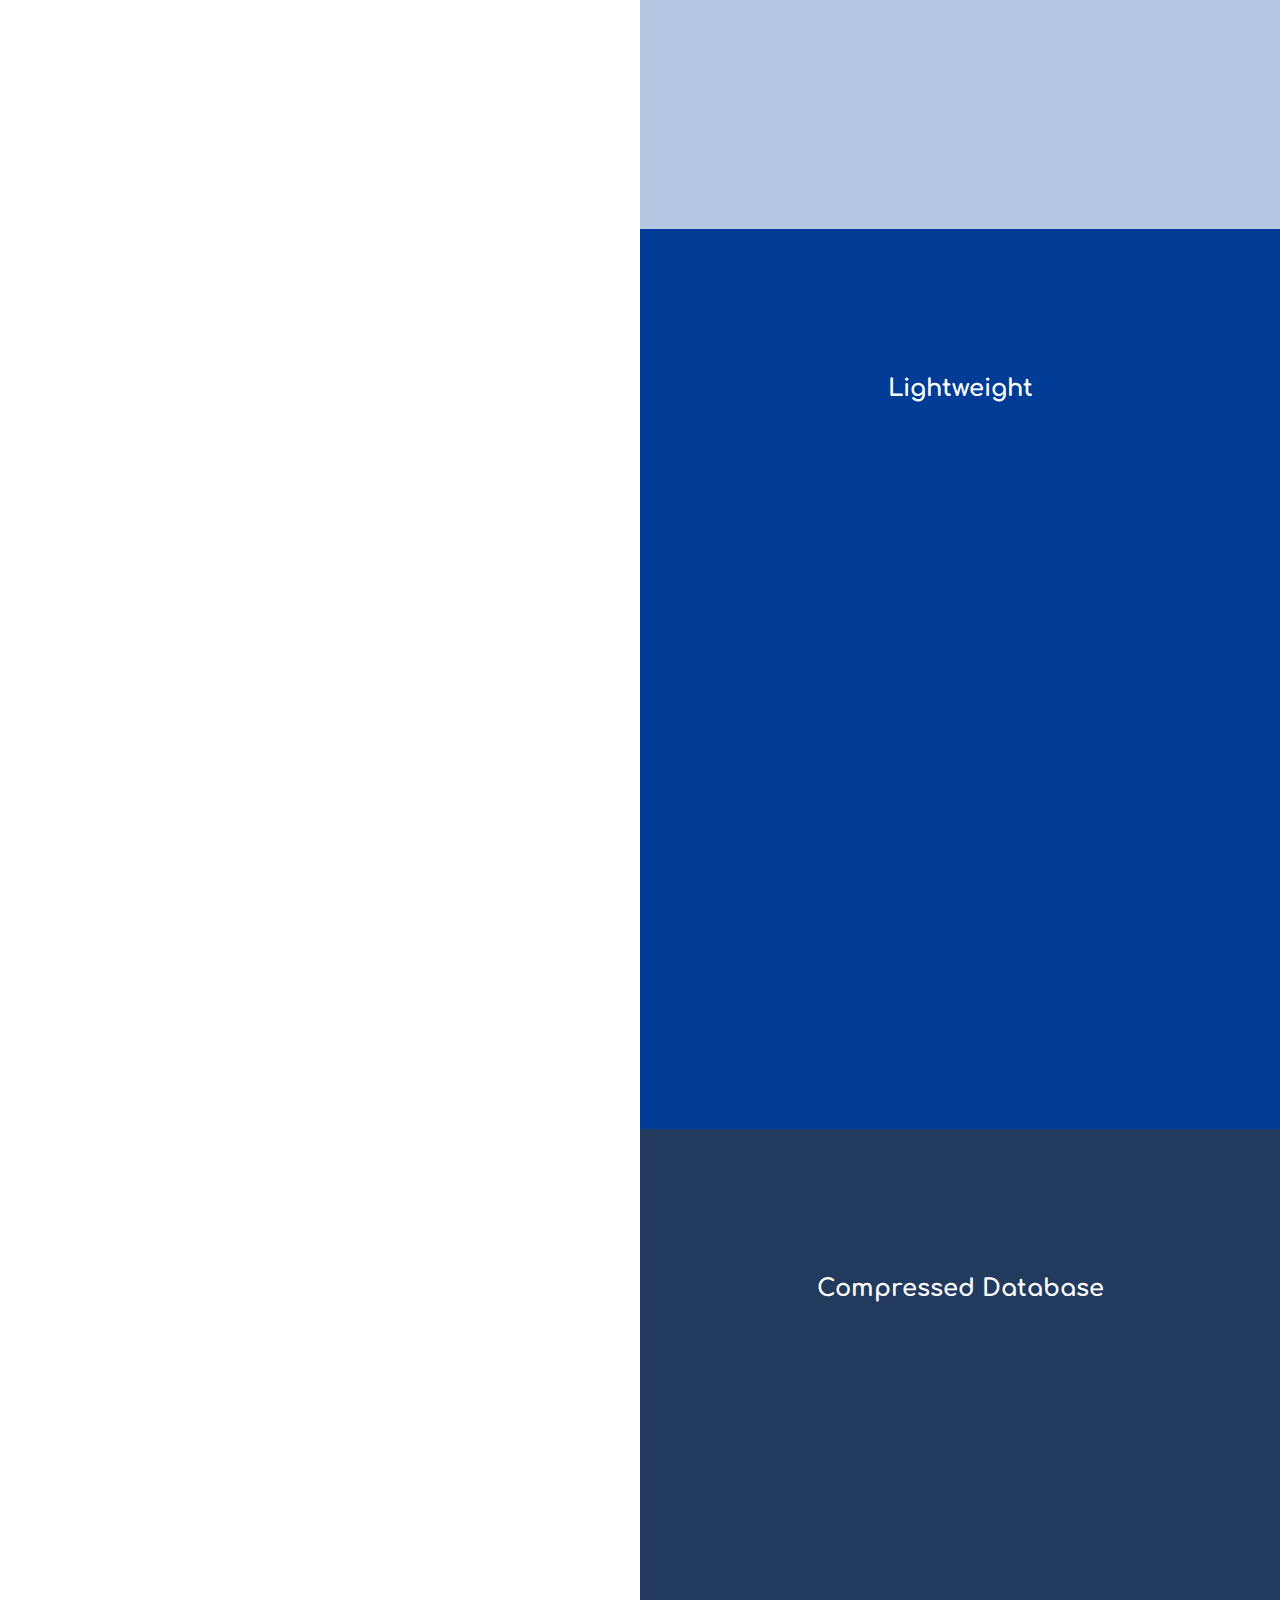
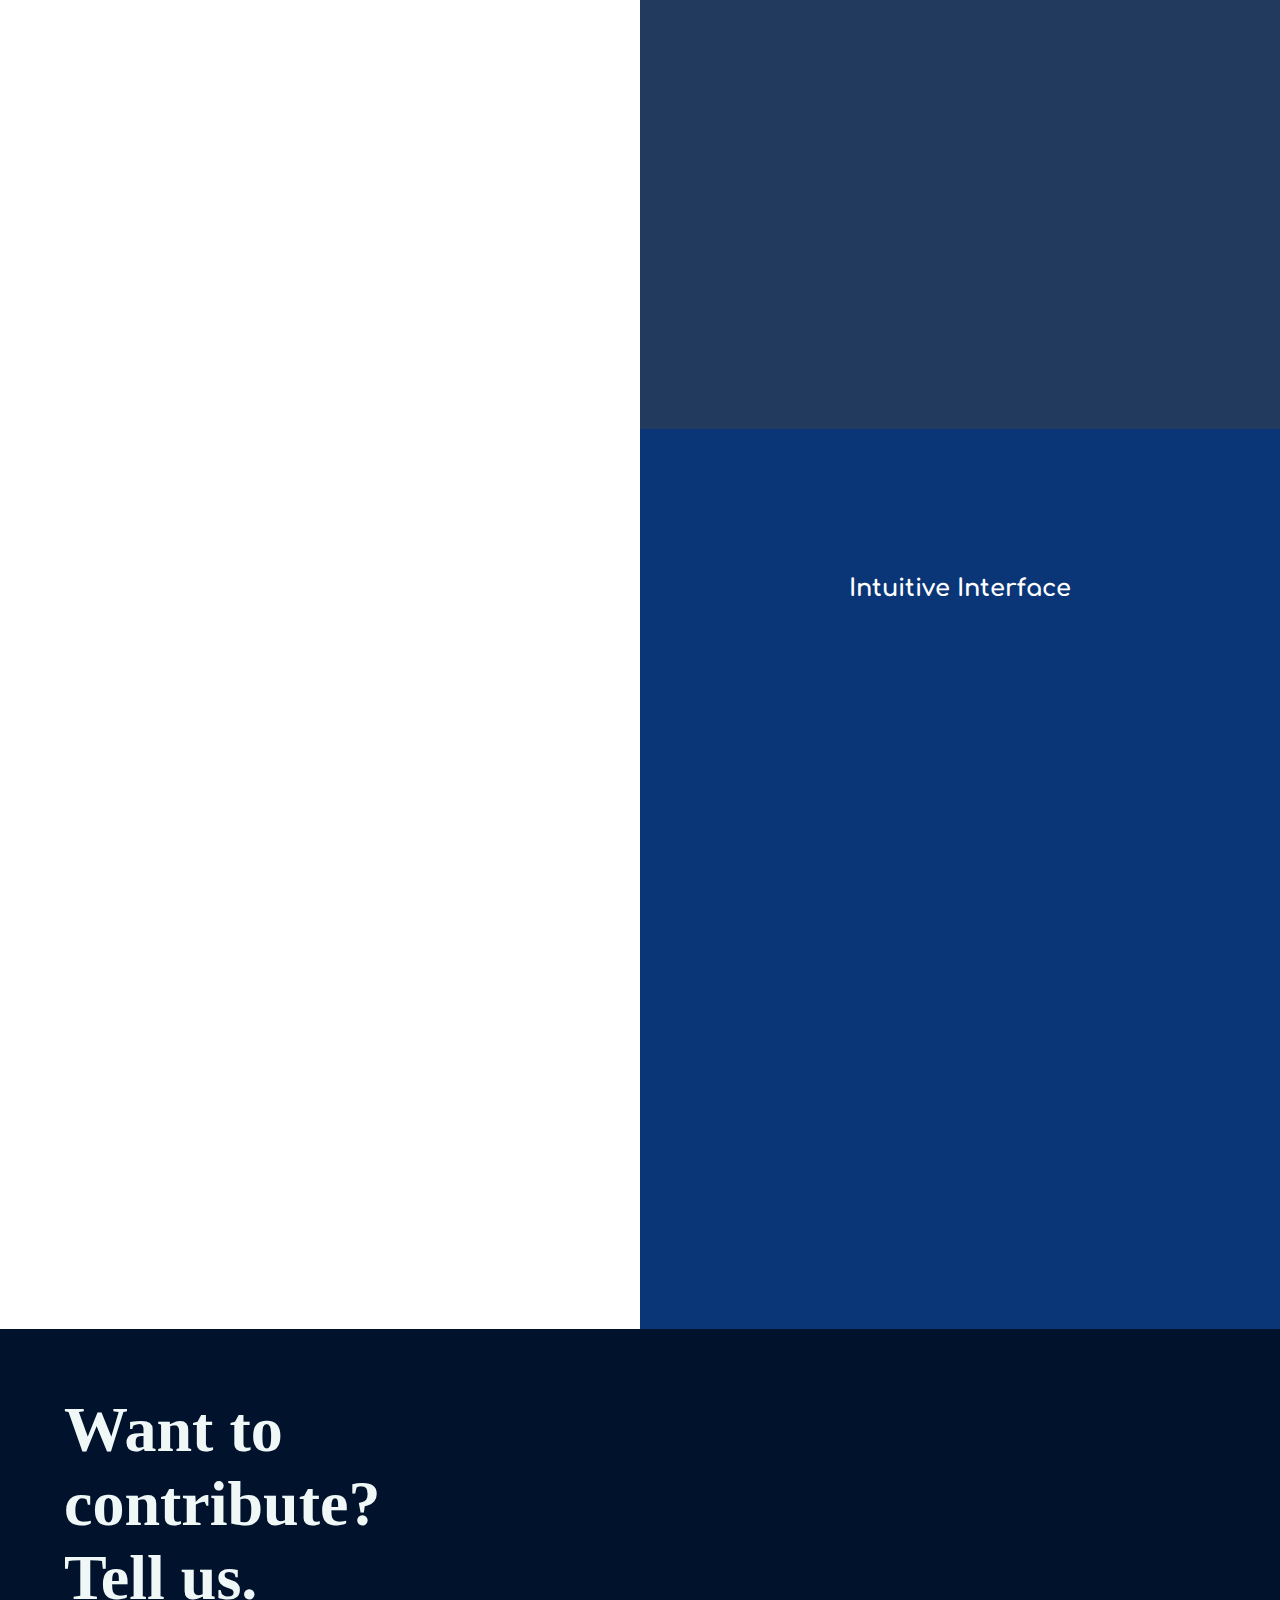
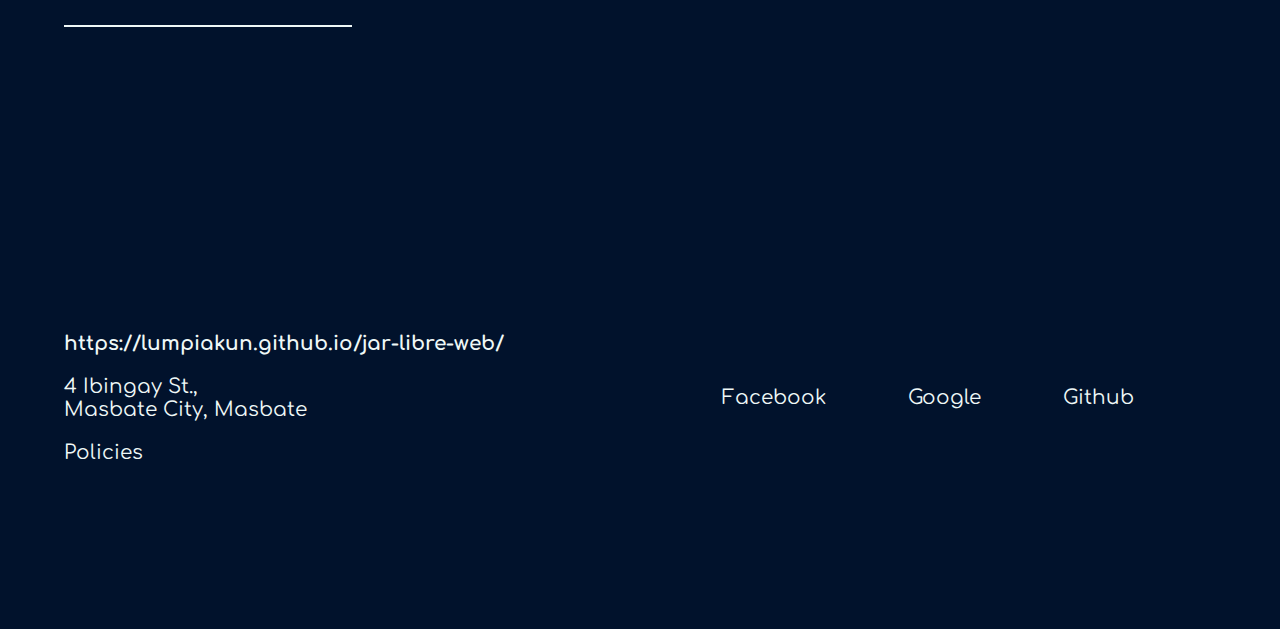
==== commit 7038fd79: "icon changes" ====
--- a/index.html
+++ b/index.html
@@ -26,10 +26,6 @@
           <a href="#">showreel</a>
         </li>
 
-        <li>
-          <a href="#">menu</a>
-        </li>
-
       </ul>
       <div class="burger">
         <div class="line1"></div>
@@ -44,6 +40,9 @@
     <h1>Free Digital Library</h1>
     <p>We help you study</p>
   </header>
+  <section id="desc">
+    <h4></h4>
+  </section>
 
   <!-----------------------contents------------------------->
   <section class="features">
@@ -88,9 +87,14 @@
       <p>Policies </p>
     </div>
     <div class="socmed">
-      <h6>Facebook</h6>
-      <h6>Google</h6>
-      <h6>Github</h6>
+      <a href="" class="socmed-links">Facebook</a>
+      <a href="" class="socmed-links">Google</a>
+      <a href="" class="socmed-links">Github</a>
+      <span class="icons">
+        <img src="images/facebook.svg" alt="">
+        <img src="images/gmail 1.svg" alt="">
+        <img src="images/github.svg" alt="">
+      </span>
     </div>
 
   </footer>
--- a/test.css
+++ b/test.css
@@ -0,0 +1,244 @@
+@import url("https://use.typekit.net/qsj3lay.css");
+*
+{
+  margin: 0;
+  padding: 0;
+  box-sizing: border-box;
+}
+/* nav bar*/
+
+.burger div {
+    width: 25px;
+    height: 3px;
+    background-color: #01122C;
+    margin: 5px;
+    transition: all 0.3s ease;
+}
+.burger {
+    display: none;
+    cursor: pointer;
+}
+.nav-links a {
+    text-decoration: none;
+    color: #01122C;
+    letter-spacing: 3px;
+    font-weight: 700;
+    font-size: 15px;
+}
+.nav-links li {
+    list-style-type: none;
+}
+.nav-links {
+    display: flex;
+    justify-content: space-evenly;
+    width: 35%;
+}
+.logo {
+    font-size: 2em;
+    color: #01122C;
+    letter-spacing: 5px;
+}
+#nav nav {
+    display: flex;
+    justify-content: space-around;
+    align-items: center;
+    min-height: 5vh;
+    background: #EFF8F7;
+    font-family: 'Baloo Tammudu 2';
+}
+/*header*/
+header {
+    font-family: 'reross quadratic';
+    height: 95vh;
+    display: flex;
+    flex-direction: column;
+    justify-content: center;
+    align-items: center;
+    background: #EFF8F7;
+}
+header h1 {
+    text-align: center;
+    color: transparent;
+    font-size: 7em;
+    -webkit-text-stroke: 2px #01122C;
+}
+header p {
+    font-size: 2em;
+    z-index: 0;
+}
+.features {
+    height: 400vh;
+    display: flex;
+}
+.prj-features {
+    width: 50%;
+    height: 100vh;
+    display: flex;
+    flex-direction: column;
+    justify-content: start;
+    align-items: center;
+    font-size: 2em;
+    margin: 0 !important;
+}
+.prj-features h1 {
+    font-family: 'reross quadratic';
+}
+.prj-features h2 {
+    font-size: 1.3em;
+    font-family: 'reross quadratic';
+    -webkit-text-stroke: 2px #01122C;
+    color: transparent;
+}
+.feats {
+    width: 50%;
+}
+.feats div {
+    font-family: 'comfortaa';
+    height: 100vh;
+    display: flex;
+    flex-direction: column;
+    justify-content: space-around;
+    align-items: center;
+    color: white;
+}
+.feats div:nth-child(1){
+    background-color: #B4C7E3;
+}
+.feats div:nth-child(2){
+    background-color: #003C95;
+}
+.feats div:nth-child(3){
+    background-color: #223a5e;
+}
+.feats div:nth-child(4){
+    background-color: #0a3577;
+}
+footer {
+    background: #01122C;
+    padding: 5% 5%;
+    display: grid;
+    height: 100vh;
+    grid-template-columns: repeat(auto-fit, minmax(300px,1fr));
+}
+.title {
+    grid-row: 1/2;
+    grid-column: 1/2;
+    display: flex;
+    flex-direction: column;
+    font-size: 2em;
+    color: #EFF8F7;
+    font-family: 'reross quadratic';
+}
+.icons {
+    display: none;
+}
+.info {
+    grid-row: 2/3;
+    grid-column: 1/2;
+    font-size: 20px;
+    color: #EFF8F7;
+    font-family: 'comfortaa';
+    align-self: center;
+}
+.info p {
+    margin-top: 20px;
+}
+.info a {
+    text-decoration: none;
+    color: #EFF8F7;
+}
+.underline {
+    width: 50%;
+    background: #EFF8F7;
+    display: block;
+    height: 2px;
+    margin-top: 10px;
+}
+.socmed a {
+    text-decoration: none;
+    color: #EFF8F7;
+}
+.socmed {
+    grid-row: 2/3;
+    grid-column: 2/3;
+    font-size: 20px;
+    color: #EFF8F7;
+    font-family: 'comfortaa';
+    display: flex;
+    justify-content: space-evenly;
+    align-self: center;
+}
+.socmed-links {
+    display: flex;
+    justify-self: auto;
+    align-self: center;
+}
+@media screen and (max-width:1024px) {
+  .nav-links {
+    width: 100%;
+  }
+  .icons {
+    grid-row: 3/4;
+    grid-column: 1/2;
+    font-size: 20px;
+    display: flex;
+    justify-content: space-evenly;
+    align-self: center;
+    width: 100%;
+  }
+  .socmed-links {
+   display: none;
+}
+
+@media screen and (max-width:768px) {
+  body {
+    overflow-x: hidden;
+  }
+  .burger {
+    display: block;
+    z-index: 10;
+  }
+  .nav-links {
+    z-index: 9;
+    position: absolute;
+    right: 0px;
+    height: 100vh;
+    top: 3vh;
+    background-color: #EFF8F7;
+    display: flex;
+    flex-direction: column;
+    align-items: center;
+    width: 60%;
+    transform: translateX(100%);
+    transition: transform 0.5s ease-in;
+  }
+  .nav-links li{
+    opacity: 0;
+  }
+  
+}
+.nav-active {
+    transform: translateX(0%);
+}
+
+@keyframes navLinkFade {
+    from{
+        opacity: 0;
+        transform: translateX(50px);
+    }
+    to {
+        opacity: 1;
+        transform: translateX(0px);
+    }
+}
+.toggle .line1{
+    transform: rotate(-45deg) translate(-5px,6px);
+
+}
+.toggle .line2{
+    opacity: 0;
+}
+.toggle .line3 {
+    transform: rotate(45deg) translate(-5px,-6px);
+}
+}